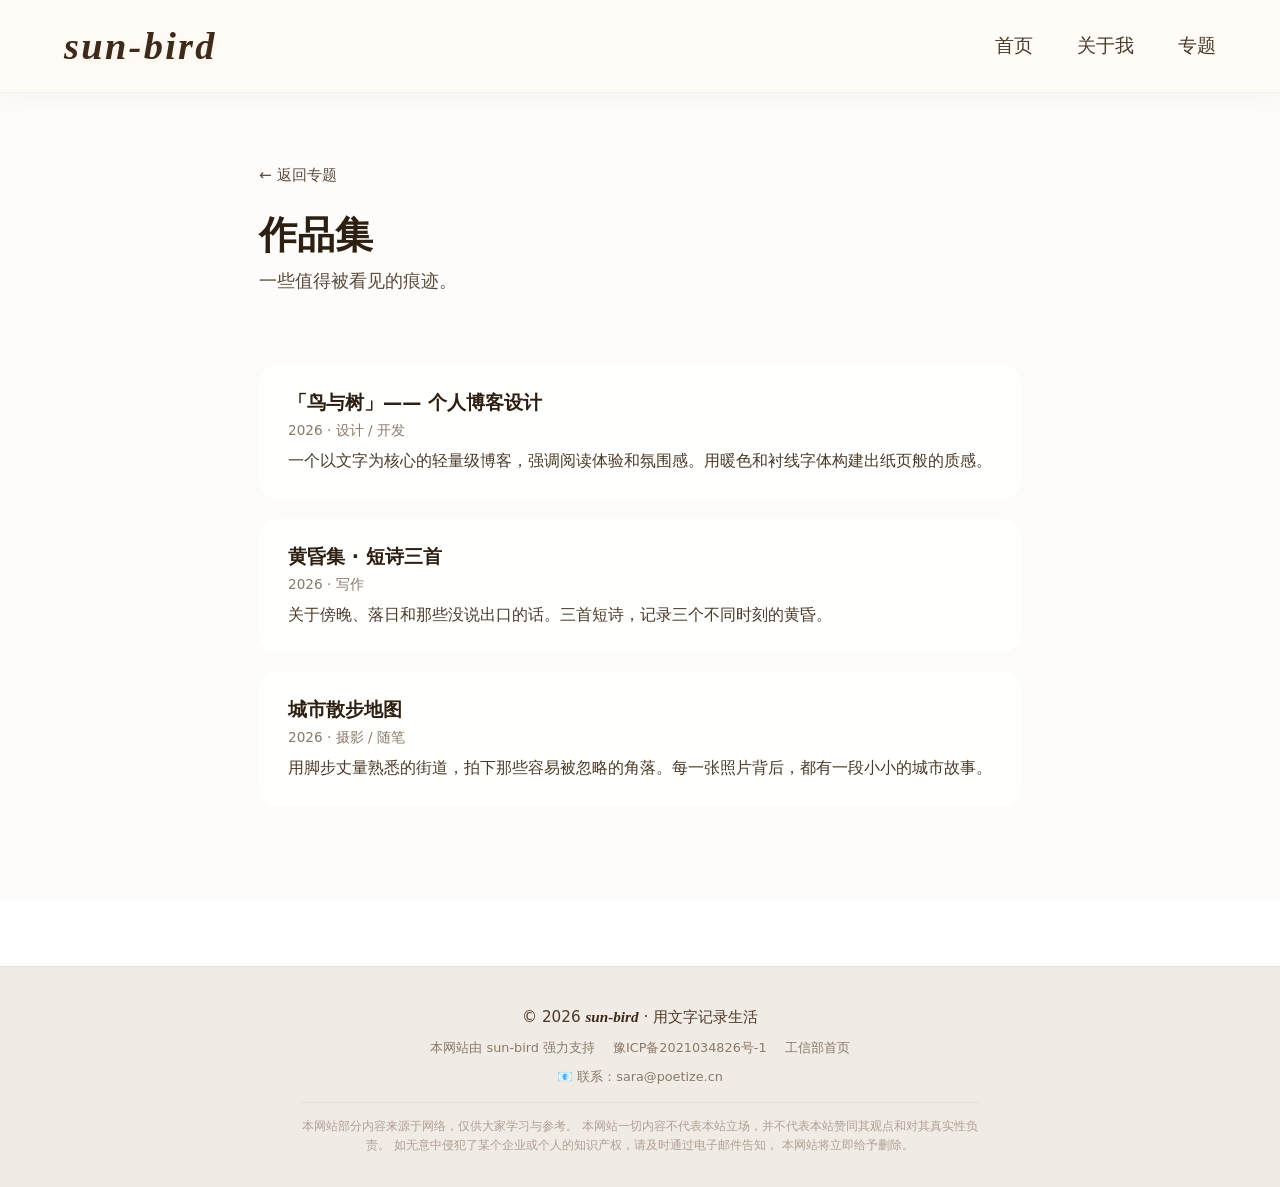
==== my-blog/works.html @ 8cddebae "sun-bird_code" ====
<!DOCTYPE html>
<html lang="zh-CN">
<head>
    <meta charset="UTF-8" />
    <meta name="viewport" content="width=device-width, initial-scale=1.0" />
    <title>sun-bird · 作品集</title>
    <link rel="stylesheet" href="css/style.css" />
</head>
<body>

    <!-- ====== 导航栏 ====== -->
    <nav class="navbar">
        <a href="index.html" class="brand">sun-bird</a>
        <ul class="nav-links">
            <li><a href="index.html">首页</a></li>
            <li><a href="about.html">关于我</a></li>
            <li><a href="topics.html">专题</a></li>
        </ul>
    </nav>

    <!-- ====== 作品集内容 ====== -->
    <main class="page">
        <a href="topics.html" class="back-link">← 返回专题</a>
        
        <div style="display: flex; justify-content: space-between; align-items: center; flex-wrap: wrap; gap: 12px;">
            <div>
                <h1 class="section-title">作品集</h1>
                <p class="section-desc">一些值得被看见的痕迹。</p>
            </div>
            <!-- 管理按钮（仅管理员可见） -->
            <div id="admin-controls" style="display: none;">
                <button onclick="showAddForm()" style="padding: 10px 24px; background: #3d2a1a; color: #fff; border: none; border-radius: 12px; cursor: pointer; font-size: 0.9rem;">+ 添加作品</button>
                <button onclick="logout()" style="padding: 10px 18px; background: transparent; color: #8a7a6a; border: 1px solid #ddd; border-radius: 12px; cursor: pointer; font-size: 0.9rem; margin-left: 8px;">退出管理</button>
            </div>
        </div>

        <!-- 作品列表容器 -->
        <div id="post-list" class="post-list"></div>
    </main>

    <!-- ====== 添加表单（弹窗） ====== -->
    <div id="add-modal" style="display: none; position: fixed; top: 0; left: 0; width: 100%; height: 100%; background: rgba(0,0,0,0.4); backdrop-filter: blur(4px); justify-content: center; align-items: center; z-index: 999;">
        <div style="background: #fff; padding: 40px 36px; border-radius: 24px; max-width: 520px; width: 90%; box-shadow: 0 24px 64px rgba(0,0,0,0.15);">
            <h2 style="margin-bottom: 20px; font-size: 1.5rem;">🎨 添加新作品</h2>
            <div style="margin-bottom: 16px;">
                <label style="display: block; font-weight: 500; margin-bottom: 4px; font-size: 0.9rem;">作品名称</label>
                <input id="new-title" type="text" style="width: 100%; padding: 12px 16px; border: 1.5px solid #e6ddd4; border-radius: 12px; font-size: 1rem;" placeholder="输入作品名..." />
            </div>
            <div style="margin-bottom: 16px;">
                <label style="display: block; font-weight: 500; margin-bottom: 4px; font-size: 0.9rem;">日期 / 标签</label>
                <input id="new-date" type="text" style="width: 100%; padding: 12px 16px; border: 1.5px solid #e6ddd4; border-radius: 12px; font-size: 1rem;" placeholder="例如：2025 · 设计" />
            </div>
            <div style="margin-bottom: 20px;">
                <label style="display: block; font-weight: 500; margin-bottom: 4px; font-size: 0.9rem;">简介</label>
                <textarea id="new-content" rows="4" style="width: 100%; padding: 12px 16px; border: 1.5px solid #e6ddd4; border-radius: 12px; font-size: 1rem; resize: vertical;" placeholder="简单介绍一下..."></textarea>
            </div>
            <div style="display: flex; gap: 12px; justify-content: flex-end;">
                <button onclick="closeAddForm()" style="padding: 10px 24px; background: transparent; color: #8a7a6a; border: 1.5px solid #e6ddd4; border-radius: 12px; cursor: pointer;">取消</button>
                <button onclick="saveNewWork()" style="padding: 10px 28px; background: #3d2a1a; color: #fff; border: none; border-radius: 12px; cursor: pointer; font-weight: 500;">发布</button>
            </div>
        </div>
    </div>

    <!-- ====== 页脚 ====== -->
    <footer class="site-footer">
        <div class="footer-inner">
            <div class="footer-copy">© 2026 <span class="brand-foot">sun-bird</span> · 用文字记录生活</div>
            <div class="footer-meta">
                <span>本网站由 <a href="#" target="_blank">sun-bird</a> 强力支持</span>
                <span>豫ICP备2021034826号-1</span>
				<a href="https://wap.miit.gov.cn/">工信部首页</a>
            </div>
            <div class="footer-meta">
                <span>📧 联系：<a href="mailto:sara@poetize.cn">sara@poetize.cn</a></span>
            </div>
            <div class="footer-disclaimer">
                本网站部分内容来源于网络，仅供大家学习与参考。
                本网站一切内容不代表本站立场，并不代表本站赞同其观点和对其真实性负责。
                如无意中侵犯了某个企业或个人的知识产权，请及时通过电子邮件告知，
                本网站将立即给予删除。
            </div>
        </div>
    </footer>

    <script src="js/admin.js"></script>
    <script src="js/main.js"></script>

    <script>
        // ============================================
        // 作品集页面专属逻辑
        // ============================================

        const STORAGE_KEY = 'sunbird_works';

        initStorage(STORAGE_KEY, getDefaultWorks());

        function renderWorks() {
            const container = document.getElementById('post-list');
            const works = getStorageData(STORAGE_KEY);
            const admin = isAdmin();

            if (works.length === 0) {
                container.innerHTML = `<p style="color: #b0a094; text-align: center; padding: 40px 0;">还没有作品，发布一个吧 ✨</p>`;
                return;
            }

            container.innerHTML = works.map(item => `
                <div class="post-item" style="position: relative;">
                    ${admin ? `<button onclick="deleteWork('${item.id}')" style="position: absolute; top: 12px; right: 16px; background: transparent; border: none; color: #cc9999; cursor: pointer; font-size: 1.1rem; opacity: 0.6; transition: opacity 0.2s;" onmouseover="this.style.opacity=1" onmouseout="this.style.opacity=0.6">✕</button>` : ''}
                    <h4>${item.title}</h4>
                    <span class="meta">${item.date}</span>
                    <p>${item.content}</p>
                </div>
            `).join('');
        }

        function showAddForm() {
            if (!checkAuth()) return;
            document.getElementById('add-modal').style.display = 'flex';
            document.getElementById('new-title').value = '';
            document.getElementById('new-date').value = '';
            document.getElementById('new-content').value = '';
        }

        function closeAddForm() {
            document.getElementById('add-modal').style.display = 'none';
        }

        function saveNewWork() {
            const title = document.getElementById('new-title').value.trim();
            const date = document.getElementById('new-date').value.trim();
            const content = document.getElementById('new-content').value.trim();

            if (!title || !date || !content) {
                alert('请完整填写作品名、日期和简介');
                return;
            }

            const works = getStorageData(STORAGE_KEY);
            works.unshift({
                id: Date.now(),
                title: title,
                date: date,
                content: content
            });
            setStorageData(STORAGE_KEY, works);
            closeAddForm();
            renderWorks();
        }

        function deleteWork(id) {
            if (!confirm('确定要删除这个作品吗？')) return;
            let works = getStorageData(STORAGE_KEY);
            works = works.filter(item => item.id !== Number(id));
            setStorageData(STORAGE_KEY, works);
            renderWorks();
        }

        document.addEventListener('DOMContentLoaded', function() {
            if (isAdmin()) {
                document.getElementById('admin-controls').style.display = 'block';
            }

            const titleArea = document.querySelector('.section-title');
            if (titleArea) {
                titleArea.addEventListener('dblclick', function() {
                    if (!isAdmin()) {
                        checkAuth();
                        location.reload();
                    }
                });
            }

            renderWorks();
        });
    </script>
</body>
</html>
---- my-blog/css/style.css ----
/* ========== 全局重置 ========== */
* {
    margin: 0;
    padding: 0;
    box-sizing: border-box;
}

/* ======================================================
   1. 页面背景（自定义图片）
   ====================================================== */
body {
    font-family: system-ui, -apple-system, 'Segoe UI', Roboto, sans-serif;
    color: #2d1f12;
    min-height: 100vh;

    /* ---------- 自定义背景图 ---------- */
    background-image: url(''); /* 替换成你的图片链接 */
    background-size: cover;           /* 铺满全屏 */
    background-position: center;      /* 居中显示 */
    background-attachment: fixed;     /* 固定背景（滚动时图片不动，更有沉浸感） */

    /* 为了让文字更清晰，叠加一层半透明遮罩 */
    position: relative;
}

/* 遮罩层：让背景变暗/柔化，突出前景文字 */
body::before {
    content: '';
    position: fixed;                 /* 固定定位，覆盖整个视口 */
    top: 0;
    left: 0;
    width: 100%;
    height: 100%;
    background: rgba(248, 245, 240, 0.35);  /* 降低透明度，让背景图透出来 */ /* 暖白半透明，可调整透明度 */
    z-index: 0;                      /* 放在最底层，但不遮挡内容 */
    pointer-events: none;            /* 让鼠标穿透，不影响点击 */
}

/* 所有内容放在层级之上 */
body > * {
    position: relative;
    z-index: 1;
}

/* ======================================================
   2. 顶部导航栏（加大版）
   ====================================================== */
.navbar {
    display: flex;
    align-items: center;
    justify-content: space-between;

    /* 加大内边距：上下 24px，左右 64px（原来 16px 48px） */
    padding: 24px 64px;

    background: rgba(255, 252, 248, 0.78);
    backdrop-filter: blur(16px);      /* 毛玻璃效果加强 */
    border-bottom: 1px solid rgba(200, 180, 160, 0.15);
    position: sticky;
    top: 0;
    z-index: 100;

    /* 增加一点底部阴影，让它更立体 */
    box-shadow: 0 4px 30px rgba(0, 0, 0, 0.04);
}

/* 品牌 Logo — 字体加大，更有冲击力 */
.brand {
    font-family: 'Georgia', 'Times New Roman', serif;
    font-style: italic;
    font-weight: 700;
    font-size: 2.4rem;               /* 从 1.8rem 加大到 2.4rem */
    color: #3d2a1a;
    letter-spacing: 0.06em;
    text-shadow: 0 2px 12px rgba(180, 130, 70, 0.12);
    text-decoration: none;
    cursor: default;
    transform-origin: center bottom;
    transition: transform 0.3s ease;
}

.brand:hover {
    animation: birdFly 0.6s cubic-bezier(0.34, 1.56, 0.64, 1) 3;
}

@keyframes birdFly {
    0%   { transform: translateY(0) rotate(0deg) scale(1); }
    25%  { transform: translateY(-12px) rotate(4deg) scale(1.04); }
    50%  { transform: translateY(-2px) rotate(-2deg) scale(0.97); }
    75%  { transform: translateY(-8px) rotate(3deg) scale(1.02); }
    100% { transform: translateY(0) rotate(0deg) scale(1); }
}

/* 导航菜单 */
.nav-links {
    display: flex;
    gap: 44px;                       /* 从 32px 加大到 44px，更舒展 */
    list-style: none;
}

.nav-links a {
    color: #4a3a2a;
    text-decoration: none;
    font-size: 1.2rem;               /* 从 1rem 加大到 1.2rem */
    font-weight: 450;
    padding: 8px 0;                  /* 增加点击区域 */
    border-bottom: 3px solid transparent;
    transition: all 0.3s ease;
}

.nav-links a:hover {
    color: #b87a4b;
    border-bottom-color: #b87a4b;
}

.nav-links a.active {
    color: #b87a4b;
    border-bottom-color: #b87a4b;
    font-weight: 600;
}

/* ======================================================
   3. 页面主容器（稍微加大间距）
   ====================================================== */
.page {
    max-width: 1100px;
    margin: 0 auto;
    padding: 72px 48px 100px;        /* 上下左右都加了一点 */
    min-height: calc(100vh - 96px);
}

/* ======================================================
   4. 首页：居中欢迎（文字加一点深度）
   ====================================================== */
.page-home {
    display: flex;
    flex-direction: column;
    justify-content: center;
    align-items: center;
    text-align: center;
    min-height: calc(100vh - 96px);
}

.page-home h1 {
    font-size: 4.2rem;
    font-weight: 600;
    color: #2d1f12;
    letter-spacing: -0.02em;
    margin-bottom: 16px;
    text-shadow: 0 4px 20px rgba(255, 255, 255, 0.3); /* 在图片上更清晰 */
}

.page-home .sub {
    font-size: 1.4rem;
    color: #5a4a3a;
    max-width: 520px;
    line-height: 1.6;
    text-shadow: 0 2px 12px rgba(255, 255, 255, 0.2);
}

/* ======================================================
   5. 关于我 / 卡片 / 列表（保留原来样式，微调圆角）
   ====================================================== */
.about-grid {
    display: grid;
    grid-template-columns: 1fr 2fr;
    gap: 48px;
    margin-top: 32px;
}

.about-avatar {
    width: 100%;
    aspect-ratio: 1 / 1;
    background: rgba(232, 221, 208, 0.7);
    backdrop-filter: blur(4px);
    border-radius: 28px;
    display: flex;
    align-items: center;
    justify-content: center;
    font-size: 6rem;
    color: #8a7a6a;
    border: 1px solid rgba(255, 255, 255, 0.2);
}

.about-text h2 {
    font-size: 2rem;
    margin-bottom: 16px;
}

.about-text p {
    color: #3d2d1d;
    line-height: 1.8;
    margin-bottom: 16px;
    font-size: 1.05rem;
}

/* 专题卡片 */
.section-title {
    font-size: 2.4rem;
    font-weight: 600;
    margin-bottom: 8px;
}

.section-desc {
    color: #5a4a3a;
    margin-bottom: 40px;
    font-size: 1.1rem;
}

.card-grid {
    display: grid;
    grid-template-columns: 1fr 1fr;
    gap: 32px;
}

.card {
    background: rgba(255, 255, 255, 0.85);
    backdrop-filter: blur(8px);
    border-radius: 28px;
    padding: 36px 32px 32px;
    box-shadow: 0 4px 24px rgba(0, 0, 0, 0.04);
    border: 1px solid rgba(255, 255, 255, 0.4);
    transition: transform 0.25s, box-shadow 0.25s;
    text-decoration: none;
    color: inherit;
    display: block;
}

.card:hover {
    transform: translateY(-8px);
    box-shadow: 0 16px 48px rgba(0, 0, 0, 0.08);
    background: rgba(255, 255, 255, 0.95);
}

.card .icon {
    font-size: 2.8rem;
    margin-bottom: 12px;
    display: block;
}

.card h3 {
    font-size: 1.5rem;
    margin-bottom: 8px;
}

.card p {
    color: #5a4a3a;
    font-size: 0.95rem;
    line-height: 1.6;
}

.card .arrow {
    display: inline-block;
    margin-top: 16px;
    color: #b87a4b;
    font-weight: 500;
}

/* 列表页（随记/作品集） */
.post-list {
    margin-top: 32px;
    display: flex;
    flex-direction: column;
    gap: 20px;
}

.post-item {
    background: rgba(255, 255, 255, 0.80);
    backdrop-filter: blur(4px);
    border-radius: 18px;
    padding: 24px 28px;
    border: 1px solid rgba(255, 255, 255, 0.3);
    transition: border-color 0.25s, box-shadow 0.25s;
}

.post-item:hover {
    border-color: #d5c4b0;
    box-shadow: 0 4px 20px rgba(0, 0, 0, 0.04);
    background: rgba(255, 255, 255, 0.95);
}

.post-item h4 {
    font-size: 1.2rem;
    margin-bottom: 4px;
}

.post-item .meta {
    font-size: 0.85rem;
    color: #8a7a6a;
}

.post-item p {
    color: #4a3a2a;
    margin-top: 8px;
    line-height: 1.6;
}

/* 返回链接 */
.back-link {
    display: inline-block;
    margin-bottom: 24px;
    color: #5a4a3a;
    text-decoration: none;
    font-size: 0.95rem;
    transition: color 0.2s;
}

.back-link:hover {
    color: #b87a4b;
}

/* ======================================================
   6. 响应式
   ====================================================== */
@media (max-width: 768px) {
    .navbar {
        flex-direction: column;
        gap: 16px;
        padding: 18px 24px;
    }
    .brand {
        font-size: 2rem;
    }
    .nav-links {
        gap: 24px;
        flex-wrap: wrap;
        justify-content: center;
    }
    .nav-links a {
        font-size: 1rem;
    }
    .page-home h1 {
        font-size: 2.8rem;
    }
    .card-grid {
        grid-template-columns: 1fr;
    }
    .about-grid {
        grid-template-columns: 1fr;
        gap: 24px;
    }
    .about-avatar {
        max-width: 160px;
        margin: 0 auto;
    }
    .page {
        padding: 40px 20px 60px;
    }
}
/* ========== 关于我 · 完全居中 ========== */
.page-about {
    display: flex;
    justify-content: center;
    align-items: center;
    min-height: calc(100vh - 80px);  /* 减去导航栏高度 */
    text-align: center;
}

.page-about .about-grid {
    display: flex;
    flex-direction: column;
    align-items: center;
    gap: 32px;
    width: 100%;
    max-width: 640px;
}

.page-about .about-avatar {
    width: 120px;
    height: 120px;
    border-radius: 50%;
    background: linear-gradient(135deg, #e8ddd0, #d5c4b0);
    display: flex;
    align-items: center;
    justify-content: center;
    font-size: 4rem;
    color: #8a7a6a;
    margin: 0 auto;
}

.page-about .about-text {
    max-width: 600px;
}

.page-about .about-text h2 {
    font-size: 2rem;
    margin-bottom: 16px;
}

.page-about .about-text p {
    color: #5a4a3a;
    line-height: 1.8;
    margin-bottom: 16px;
    font-size: 1.05rem;
}

/* ========== 专题 · 完全居中 ========== */
.page-topics {
    display: flex;
    justify-content: center;
    align-items: center;
    min-height: calc(100vh - 80px);
    text-align: center;
}

.page-topics .topics-content {
    width: 100%;
    max-width: 800px;
}

.page-topics .section-title {
    font-size: 2.2rem;
    font-weight: 600;
    margin-bottom: 8px;
}

.page-topics .section-desc {
    color: #8a7a6a;
    margin-bottom: 40px;
    font-size: 1.05rem;
}

.page-topics .card-grid {
    display: flex;
    justify-content: center;
    flex-wrap: wrap;
    gap: 32px;
}

.page-topics .card {
    max-width: 320px;
    flex: 1 1 260px;
    background: #ffffff;
    border-radius: 24px;
    padding: 36px 32px 32px;
    box-shadow: 0 4px 20px rgba(0, 0, 0, 0.04);
    border: 1px solid rgba(200, 180, 160, 0.15);
    transition: transform 0.25s, box-shadow 0.25s;
    text-decoration: none;
    color: inherit;
    text-align: left;
}

.page-topics .card:hover {
    transform: translateY(-6px);
    box-shadow: 0 12px 40px rgba(0, 0, 0, 0.06);
}

.page-topics .card .icon {
    font-size: 2.6rem;
    margin-bottom: 12px;
    display: block;
}

.page-topics .card h3 {
    font-size: 1.4rem;
    margin-bottom: 8px;
}

.page-topics .card p {
    color: #6a5a4a;
    font-size: 0.95rem;
    line-height: 1.6;
}

.page-topics .card .arrow {
    display: inline-block;
    margin-top: 16px;
    color: #b87a4b;
    font-weight: 500;
}
/* ========== 页脚 ========== */
.site-footer {
    background: #f0ebe4;
    border-top: 1px solid rgba(200, 180, 160, 0.25);
    padding: 40px 48px 32px;
    margin-top: 60px;
}

.footer-inner {
    max-width: 1100px;
    margin: 0 auto;
    display: flex;
    flex-direction: column;
    align-items: center;
    text-align: center;
    gap: 12px;
}

.footer-copy {
    font-size: 0.95rem;
    color: #4d3a2a;
    font-weight: 450;
}

.footer-copy .brand-foot {
    font-family: 'Georgia', 'Times New Roman', serif;
    font-style: italic;
    font-weight: 700;
    color: #3d2a1a;
}

.footer-meta {
    font-size: 0.8rem;
    color: #8a7a6a;
    display: flex;
    flex-wrap: wrap;
    justify-content: center;
    gap: 6px 18px;
}

.footer-meta a {
    color: #8a7a6a;
    text-decoration: none;
    transition: color 0.2s;
}

.footer-meta a:hover {
    color: #b87a4b;
    text-decoration: underline;
}

.footer-disclaimer {
    font-size: 0.75rem;
    color: #b0a094;
    max-width: 680px;
    line-height: 1.6;
    margin-top: 4px;
    border-top: 1px solid rgba(200, 180, 160, 0.2);
    padding-top: 14px;
}

/* 保证页脚在内容少时也能贴在底部 */
body {
    display: flex;
    flex-direction: column;
    min-height: 100vh;
}

.site-footer
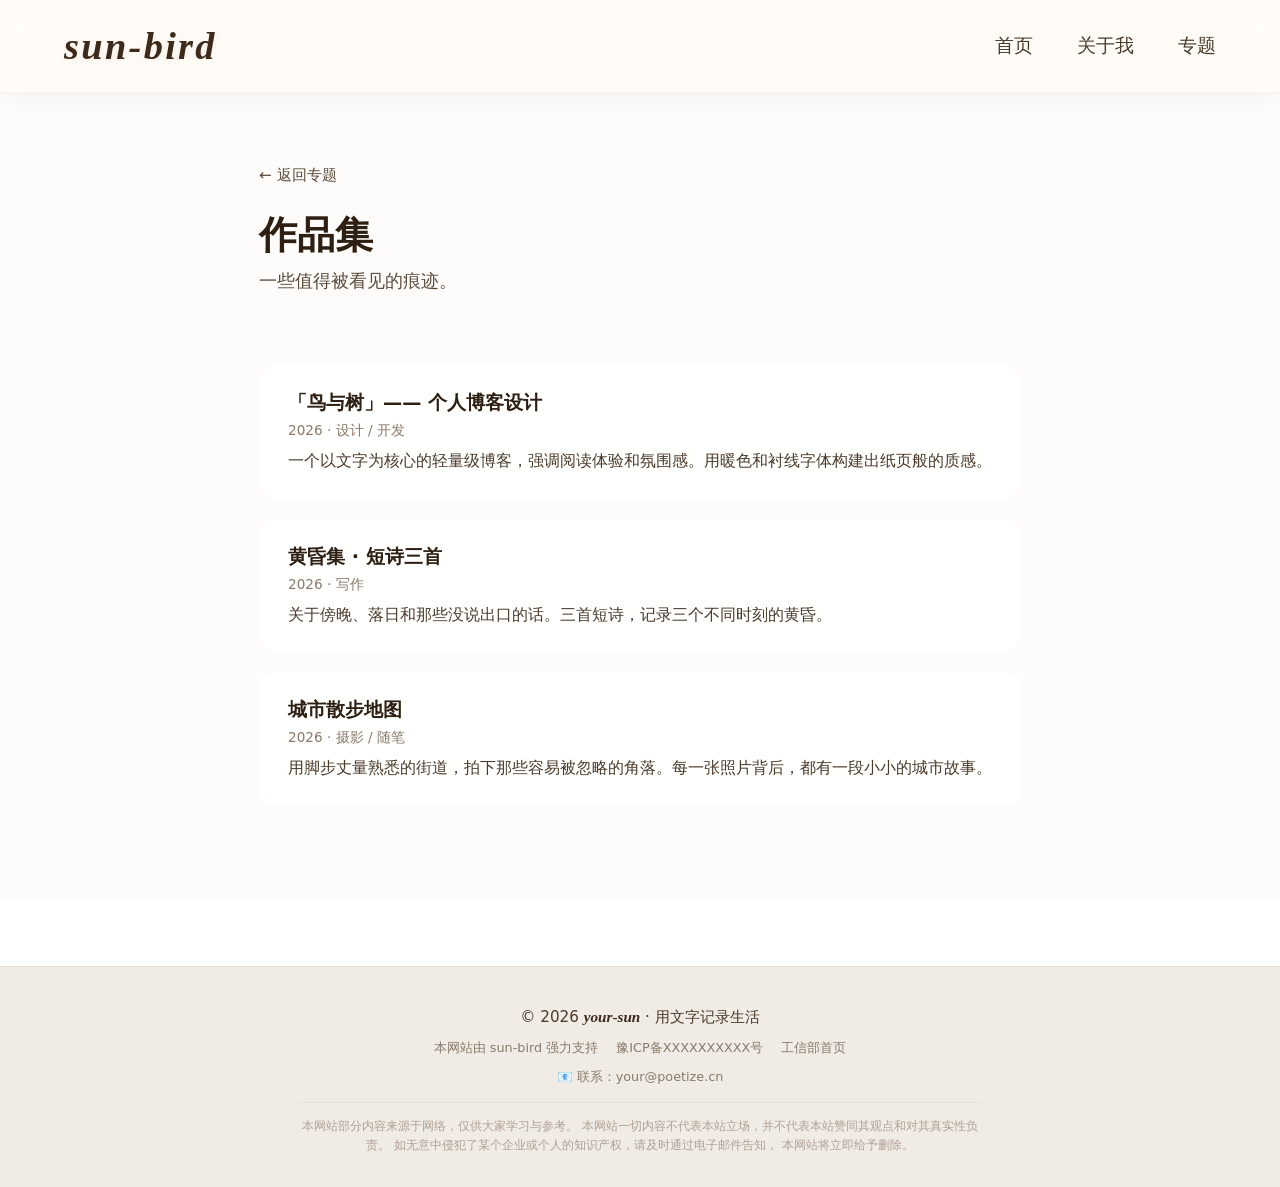
==== commit 72ef1d9c: "Update works.html" ====
--- a/my-blog/works.html
+++ b/my-blog/works.html
@@ -1,178 +1,178 @@
-<!DOCTYPE html>
-<html lang="zh-CN">
-<head>
-    <meta charset="UTF-8" />
-    <meta name="viewport" content="width=device-width, initial-scale=1.0" />
-    <title>sun-bird · 作品集</title>
-    <link rel="stylesheet" href="css/style.css" />
-</head>
-<body>
-
-    <!-- ====== 导航栏 ====== -->
-    <nav class="navbar">
-        <a href="index.html" class="brand">sun-bird</a>
-        <ul class="nav-links">
-            <li><a href="index.html">首页</a></li>
-            <li><a href="about.html">关于我</a></li>
-            <li><a href="topics.html">专题</a></li>
-        </ul>
-    </nav>
-
-    <!-- ====== 作品集内容 ====== -->
-    <main class="page">
-        <a href="topics.html" class="back-link">← 返回专题</a>
-        
-        <div style="display: flex; justify-content: space-between; align-items: center; flex-wrap: wrap; gap: 12px;">
-            <div>
-                <h1 class="section-title">作品集</h1>
-                <p class="section-desc">一些值得被看见的痕迹。</p>
-            </div>
-            <!-- 管理按钮（仅管理员可见） -->
-            <div id="admin-controls" style="display: none;">
-                <button onclick="showAddForm()" style="padding: 10px 24px; background: #3d2a1a; color: #fff; border: none; border-radius: 12px; cursor: pointer; font-size: 0.9rem;">+ 添加作品</button>
-                <button onclick="logout()" style="padding: 10px 18px; background: transparent; color: #8a7a6a; border: 1px solid #ddd; border-radius: 12px; cursor: pointer; font-size: 0.9rem; margin-left: 8px;">退出管理</button>
-            </div>
-        </div>
-
-        <!-- 作品列表容器 -->
-        <div id="post-list" class="post-list"></div>
-    </main>
-
-    <!-- ====== 添加表单（弹窗） ====== -->
-    <div id="add-modal" style="display: none; position: fixed; top: 0; left: 0; width: 100%; height: 100%; background: rgba(0,0,0,0.4); backdrop-filter: blur(4px); justify-content: center; align-items: center; z-index: 999;">
-        <div style="background: #fff; padding: 40px 36px; border-radius: 24px; max-width: 520px; width: 90%; box-shadow: 0 24px 64px rgba(0,0,0,0.15);">
-            <h2 style="margin-bottom: 20px; font-size: 1.5rem;">🎨 添加新作品</h2>
-            <div style="margin-bottom: 16px;">
-                <label style="display: block; font-weight: 500; margin-bottom: 4px; font-size: 0.9rem;">作品名称</label>
-                <input id="new-title" type="text" style="width: 100%; padding: 12px 16px; border: 1.5px solid #e6ddd4; border-radius: 12px; font-size: 1rem;" placeholder="输入作品名..." />
-            </div>
-            <div style="margin-bottom: 16px;">
-                <label style="display: block; font-weight: 500; margin-bottom: 4px; font-size: 0.9rem;">日期 / 标签</label>
-                <input id="new-date" type="text" style="width: 100%; padding: 12px 16px; border: 1.5px solid #e6ddd4; border-radius: 12px; font-size: 1rem;" placeholder="例如：2025 · 设计" />
-            </div>
-            <div style="margin-bottom: 20px;">
-                <label style="display: block; font-weight: 500; margin-bottom: 4px; font-size: 0.9rem;">简介</label>
-                <textarea id="new-content" rows="4" style="width: 100%; padding: 12px 16px; border: 1.5px solid #e6ddd4; border-radius: 12px; font-size: 1rem; resize: vertical;" placeholder="简单介绍一下..."></textarea>
-            </div>
-            <div style="display: flex; gap: 12px; justify-content: flex-end;">
-                <button onclick="closeAddForm()" style="padding: 10px 24px; background: transparent; color: #8a7a6a; border: 1.5px solid #e6ddd4; border-radius: 12px; cursor: pointer;">取消</button>
-                <button onclick="saveNewWork()" style="padding: 10px 28px; background: #3d2a1a; color: #fff; border: none; border-radius: 12px; cursor: pointer; font-weight: 500;">发布</button>
-            </div>
-        </div>
-    </div>
-
-    <!-- ====== 页脚 ====== -->
-    <footer class="site-footer">
-        <div class="footer-inner">
-            <div class="footer-copy">© 2026 <span class="brand-foot">sun-bird</span> · 用文字记录生活</div>
-            <div class="footer-meta">
-                <span>本网站由 <a href="#" target="_blank">sun-bird</a> 强力支持</span>
-                <span>豫ICP备2021034826号-1</span>
-				<a href="https://wap.miit.gov.cn/">工信部首页</a>
-            </div>
-            <div class="footer-meta">
-                <span>📧 联系：<a href="mailto:sara@poetize.cn">sara@poetize.cn</a></span>
-            </div>
-            <div class="footer-disclaimer">
-                本网站部分内容来源于网络，仅供大家学习与参考。
-                本网站一切内容不代表本站立场，并不代表本站赞同其观点和对其真实性负责。
-                如无意中侵犯了某个企业或个人的知识产权，请及时通过电子邮件告知，
-                本网站将立即给予删除。
-            </div>
-        </div>
-    </footer>
-
-    <script src="js/admin.js"></script>
-    <script src="js/main.js"></script>
-
-    <script>
-        // ============================================
-        // 作品集页面专属逻辑
-        // ============================================
-
-        const STORAGE_KEY = 'sunbird_works';
-
-        initStorage(STORAGE_KEY, getDefaultWorks());
-
-        function renderWorks() {
-            const container = document.getElementById('post-list');
-            const works = getStorageData(STORAGE_KEY);
-            const admin = isAdmin();
-
-            if (works.length === 0) {
-                container.innerHTML = `<p style="color: #b0a094; text-align: center; padding: 40px 0;">还没有作品，发布一个吧 ✨</p>`;
-                return;
-            }
-
-            container.innerHTML = works.map(item => `
-                <div class="post-item" style="position: relative;">
-                    ${admin ? `<button onclick="deleteWork('${item.id}')" style="position: absolute; top: 12px; right: 16px; background: transparent; border: none; color: #cc9999; cursor: pointer; font-size: 1.1rem; opacity: 0.6; transition: opacity 0.2s;" onmouseover="this.style.opacity=1" onmouseout="this.style.opacity=0.6">✕</button>` : ''}
-                    <h4>${item.title}</h4>
-                    <span class="meta">${item.date}</span>
-                    <p>${item.content}</p>
-                </div>
-            `).join('');
-        }
-
-        function showAddForm() {
-            if (!checkAuth()) return;
-            document.getElementById('add-modal').style.display = 'flex';
-            document.getElementById('new-title').value = '';
-            document.getElementById('new-date').value = '';
-            document.getElementById('new-content').value = '';
-        }
-
-        function closeAddForm() {
-            document.getElementById('add-modal').style.display = 'none';
-        }
-
-        function saveNewWork() {
-            const title = document.getElementById('new-title').value.trim();
-            const date = document.getElementById('new-date').value.trim();
-            const content = document.getElementById('new-content').value.trim();
-
-            if (!title || !date || !content) {
-                alert('请完整填写作品名、日期和简介');
-                return;
-            }
-
-            const works = getStorageData(STORAGE_KEY);
-            works.unshift({
-                id: Date.now(),
-                title: title,
-                date: date,
-                content: content
-            });
-            setStorageData(STORAGE_KEY, works);
-            closeAddForm();
-            renderWorks();
-        }
-
-        function deleteWork(id) {
-            if (!confirm('确定要删除这个作品吗？')) return;
-            let works = getStorageData(STORAGE_KEY);
-            works = works.filter(item => item.id !== Number(id));
-            setStorageData(STORAGE_KEY, works);
-            renderWorks();
-        }
-
-        document.addEventListener('DOMContentLoaded', function() {
-            if (isAdmin()) {
-                document.getElementById('admin-controls').style.display = 'block';
-            }
-
-            const titleArea = document.querySelector('.section-title');
-            if (titleArea) {
-                titleArea.addEventListener('dblclick', function() {
-                    if (!isAdmin()) {
-                        checkAuth();
-                        location.reload();
-                    }
-                });
-            }
-
-            renderWorks();
-        });
-    </script>
-</body>
-</html>+<!DOCTYPE html>
+<html lang="zh-CN">
+<head>
+    <meta charset="UTF-8" />
+    <meta name="viewport" content="width=device-width, initial-scale=1.0" />
+    <title>sun-bird · 作品集</title>
+    <link rel="stylesheet" href="css/style.css" />
+</head>
+<body>
+
+    <!-- ====== 导航栏 ====== -->
+    <nav class="navbar">
+        <a href="index.html" class="brand">sun-bird</a>
+        <ul class="nav-links">
+            <li><a href="index.html">首页</a></li>
+            <li><a href="about.html">关于我</a></li>
+            <li><a href="topics.html">专题</a></li>
+        </ul>
+    </nav>
+
+    <!-- ====== 作品集内容 ====== -->
+    <main class="page">
+        <a href="topics.html" class="back-link">← 返回专题</a>
+        
+        <div style="display: flex; justify-content: space-between; align-items: center; flex-wrap: wrap; gap: 12px;">
+            <div>
+                <h1 class="section-title">作品集</h1>
+                <p class="section-desc">一些值得被看见的痕迹。</p>
+            </div>
+            <!-- 管理按钮（仅管理员可见） -->
+            <div id="admin-controls" style="display: none;">
+                <button onclick="showAddForm()" style="padding: 10px 24px; background: #3d2a1a; color: #fff; border: none; border-radius: 12px; cursor: pointer; font-size: 0.9rem;">+ 添加作品</button>
+                <button onclick="logout()" style="padding: 10px 18px; background: transparent; color: #8a7a6a; border: 1px solid #ddd; border-radius: 12px; cursor: pointer; font-size: 0.9rem; margin-left: 8px;">退出管理</button>
+            </div>
+        </div>
+
+        <!-- 作品列表容器 -->
+        <div id="post-list" class="post-list"></div>
+    </main>
+
+    <!-- ====== 添加表单（弹窗） ====== -->
+    <div id="add-modal" style="display: none; position: fixed; top: 0; left: 0; width: 100%; height: 100%; background: rgba(0,0,0,0.4); backdrop-filter: blur(4px); justify-content: center; align-items: center; z-index: 999;">
+        <div style="background: #fff; padding: 40px 36px; border-radius: 24px; max-width: 520px; width: 90%; box-shadow: 0 24px 64px rgba(0,0,0,0.15);">
+            <h2 style="margin-bottom: 20px; font-size: 1.5rem;">🎨 添加新作品</h2>
+            <div style="margin-bottom: 16px;">
+                <label style="display: block; font-weight: 500; margin-bottom: 4px; font-size: 0.9rem;">作品名称</label>
+                <input id="new-title" type="text" style="width: 100%; padding: 12px 16px; border: 1.5px solid #e6ddd4; border-radius: 12px; font-size: 1rem;" placeholder="输入作品名..." />
+            </div>
+            <div style="margin-bottom: 16px;">
+                <label style="display: block; font-weight: 500; margin-bottom: 4px; font-size: 0.9rem;">日期 / 标签</label>
+                <input id="new-date" type="text" style="width: 100%; padding: 12px 16px; border: 1.5px solid #e6ddd4; border-radius: 12px; font-size: 1rem;" placeholder="例如：2025 · 设计" />
+            </div>
+            <div style="margin-bottom: 20px;">
+                <label style="display: block; font-weight: 500; margin-bottom: 4px; font-size: 0.9rem;">简介</label>
+                <textarea id="new-content" rows="4" style="width: 100%; padding: 12px 16px; border: 1.5px solid #e6ddd4; border-radius: 12px; font-size: 1rem; resize: vertical;" placeholder="简单介绍一下..."></textarea>
+            </div>
+            <div style="display: flex; gap: 12px; justify-content: flex-end;">
+                <button onclick="closeAddForm()" style="padding: 10px 24px; background: transparent; color: #8a7a6a; border: 1.5px solid #e6ddd4; border-radius: 12px; cursor: pointer;">取消</button>
+                <button onclick="saveNewWork()" style="padding: 10px 28px; background: #3d2a1a; color: #fff; border: none; border-radius: 12px; cursor: pointer; font-weight: 500;">发布</button>
+            </div>
+        </div>
+    </div>
+
+    <!-- ====== 页脚 ====== -->
+    <footer class="site-footer">
+        <div class="footer-inner">
+            <div class="footer-copy">© 2026 <span class="brand-foot">your-sun</span> · 用文字记录生活</div>
+            <div class="footer-meta">
+                <span>本网站由 <a href="#" target="_blank">sun-bird</a> 强力支持</span>
+                <span>豫ICP备XXXXXXXXXX号</span>
+				<a href="https://wap.miit.gov.cn/">工信部首页</a>
+            </div>
+            <div class="footer-meta">
+                <span>📧 联系：<a href="mailto:sara@poetize.cn">your@poetize.cn</a></span>
+            </div>
+            <div class="footer-disclaimer">
+                本网站部分内容来源于网络，仅供大家学习与参考。
+                本网站一切内容不代表本站立场，并不代表本站赞同其观点和对其真实性负责。
+                如无意中侵犯了某个企业或个人的知识产权，请及时通过电子邮件告知，
+                本网站将立即给予删除。
+            </div>
+        </div>
+    </footer>
+
+    <script src="js/admin.js"></script>
+    <script src="js/main.js"></script>
+
+    <script>
+        // ============================================
+        // 作品集页面专属逻辑
+        // ============================================
+
+        const STORAGE_KEY = 'sunbird_works';
+
+        initStorage(STORAGE_KEY, getDefaultWorks());
+
+        function renderWorks() {
+            const container = document.getElementById('post-list');
+            const works = getStorageData(STORAGE_KEY);
+            const admin = isAdmin();
+
+            if (works.length === 0) {
+                container.innerHTML = `<p style="color: #b0a094; text-align: center; padding: 40px 0;">还没有作品，发布一个吧 ✨</p>`;
+                return;
+            }
+
+            container.innerHTML = works.map(item => `
+                <div class="post-item" style="position: relative;">
+                    ${admin ? `<button onclick="deleteWork('${item.id}')" style="position: absolute; top: 12px; right: 16px; background: transparent; border: none; color: #cc9999; cursor: pointer; font-size: 1.1rem; opacity: 0.6; transition: opacity 0.2s;" onmouseover="this.style.opacity=1" onmouseout="this.style.opacity=0.6">✕</button>` : ''}
+                    <h4>${item.title}</h4>
+                    <span class="meta">${item.date}</span>
+                    <p>${item.content}</p>
+                </div>
+            `).join('');
+        }
+
+        function showAddForm() {
+            if (!checkAuth()) return;
+            document.getElementById('add-modal').style.display = 'flex';
+            document.getElementById('new-title').value = '';
+            document.getElementById('new-date').value = '';
+            document.getElementById('new-content').value = '';
+        }
+
+        function closeAddForm() {
+            document.getElementById('add-modal').style.display = 'none';
+        }
+
+        function saveNewWork() {
+            const title = document.getElementById('new-title').value.trim();
+            const date = document.getElementById('new-date').value.trim();
+            const content = document.getElementById('new-content').value.trim();
+
+            if (!title || !date || !content) {
+                alert('请完整填写作品名、日期和简介');
+                return;
+            }
+
+            const works = getStorageData(STORAGE_KEY);
+            works.unshift({
+                id: Date.now(),
+                title: title,
+                date: date,
+                content: content
+            });
+            setStorageData(STORAGE_KEY, works);
+            closeAddForm();
+            renderWorks();
+        }
+
+        function deleteWork(id) {
+            if (!confirm('确定要删除这个作品吗？')) return;
+            let works = getStorageData(STORAGE_KEY);
+            works = works.filter(item => item.id !== Number(id));
+            setStorageData(STORAGE_KEY, works);
+            renderWorks();
+        }
+
+        document.addEventListener('DOMContentLoaded', function() {
+            if (isAdmin()) {
+                document.getElementById('admin-controls').style.display = 'block';
+            }
+
+            const titleArea = document.querySelector('.section-title');
+            if (titleArea) {
+                titleArea.addEventListener('dblclick', function() {
+                    if (!isAdmin()) {
+                        checkAuth();
+                        location.reload();
+                    }
+                });
+            }
+
+            renderWorks();
+        });
+    </script>
+</body>
+</html>
